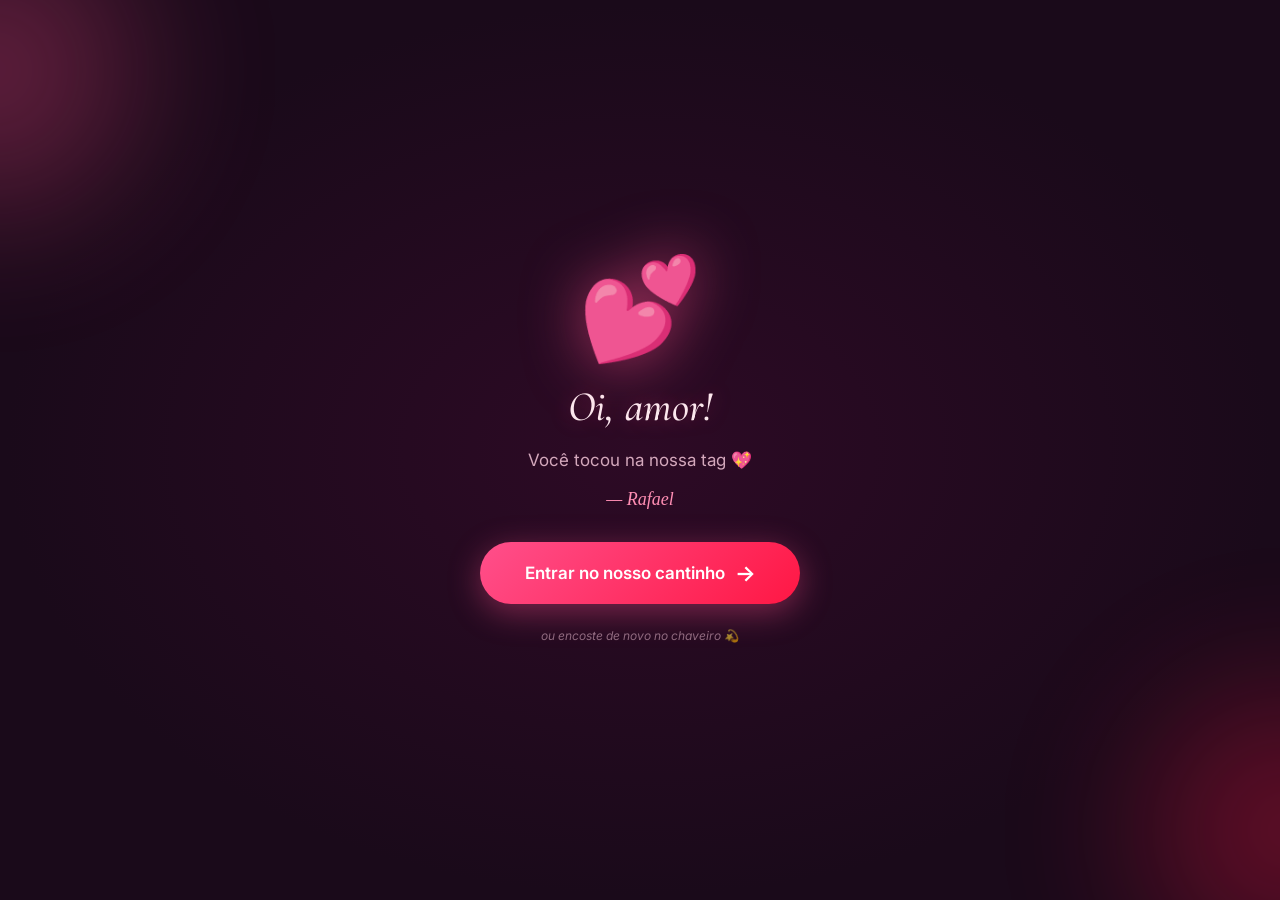
==== nfc.html @ 8e799565 "v22: 📲 página /nfc.html pra tag NFC (corações caindo, vibra, bypass do gate) Cria página standalone " ====
<!DOCTYPE html>
<html lang="pt-BR">
<head>
  <meta charset="UTF-8" />
  <meta name="viewport" content="width=device-width, initial-scale=1.0, user-scalable=no" />
  <title>Oi amor 💕</title>
  <meta name="description" content="Tocou em mim 💕" />

  <!-- PWA standalone (tela cheia, sem barra do navegador) -->
  <meta name="theme-color" content="#1a0a1a" />
  <meta name="apple-mobile-web-app-capable" content="yes" />
  <meta name="apple-mobile-web-app-status-bar-style" content="black-translucent" />
  <meta name="apple-mobile-web-app-title" content="Oi amor" />
  <link rel="manifest" href="./manifest-nfc.json" />
  <link rel="icon" type="image/png" sizes="192x192" href="./icons/icon-192.png" />
  <link rel="apple-touch-icon" href="./icons/icon-192.png" />

  <link rel="preconnect" href="https://fonts.googleapis.com">
  <link rel="preconnect" href="https://fonts.gstatic.com" crossorigin>
  <link href="https://fonts.googleapis.com/css2?family=Caveat:wght@500;600;700&family=Cormorant+Garamond:ital,wght@0,400;0,500;0,600;1,400;1,500&family=Inter:wght@200;300;400;500;600&display=swap" rel="stylesheet">
  <link rel="stylesheet" href="./css/nfc.css" />
</head>
<body>
  <!-- Background de corações caindo -->
  <div class="hearts-rain" id="hearts-rain" aria-hidden="true"></div>

  <!-- Tela principal -->
  <main class="nfc-screen">
    <div class="nfc-content">
      <div class="nfc-emoji" id="nfc-emoji">💕</div>
      <h1 class="nfc-title" id="nfc-title">Oi, amor!</h1>
      <p class="nfc-sub" id="nfc-sub">Você tocou na nossa tag 💖</p>
      <p class="nfc-from" id="nfc-from">— Rafael</p>

      <button class="nfc-btn" id="nfc-btn" type="button">
        <span class="nfc-btn-text">Entrar no nosso cantinho</span>
        <span class="nfc-btn-arrow">→</span>
      </button>

      <p class="nfc-hint">ou encoste de novo no chaveiro 💫</p>
    </div>
  </main>

  <script src="./js/nfc.js"></script>
</body>
</html>
---- css/nfc.css ----
/* ============================================
   NFC LANDING — Corações caindo + Botão entrar
   Otimizado pra abrir direto pela tag NFC
   ============================================ */

:root {
  --bg-deep: #1a0a1a;
  --bg-glow: #2d0a25;
  --primary: #ff4f8b;
  --primary-soft: #ff8eb4;
  --text: #fce8ee;
  --text-soft: #d4a8bc;
}

* { box-sizing: border-box; margin: 0; padding: 0; }

html, body {
  height: 100%;
  overflow: hidden;
  font-family: var(--font-body, 'Inter', -apple-system, sans-serif);
  color: var(--text);
  background: radial-gradient(ellipse at center, var(--bg-glow) 0%, var(--bg-deep) 70%);
  -webkit-font-smoothing: antialiased;
  user-select: none;
  -webkit-user-select: none;
  -webkit-tap-highlight-color: transparent;
}

body {
  display: flex;
  align-items: center;
  justify-content: center;
  position: relative;
}

/* Orbs ambientes (glow pulsante) */
body::before, body::after {
  content: '';
  position: fixed;
  border-radius: 50%;
  pointer-events: none;
  filter: blur(60px);
  opacity: 0.4;
  z-index: 0;
  animation: orb-float 8s ease-in-out infinite;
}
body::before {
  top: -20%; left: -20%;
  width: 500px; height: 500px;
  background: radial-gradient(circle, var(--primary) 0%, transparent 60%);
  animation-delay: 0s;
}
body::after {
  bottom: -20%; right: -20%;
  width: 500px; height: 500px;
  background: radial-gradient(circle, #ff1744 0%, transparent 60%);
  animation-delay: -4s;
}
@keyframes orb-float {
  0%, 100% { transform: translate(0, 0) scale(1); }
  50%      { transform: translate(20px, -20px) scale(1.1); }
}

/* Corações caindo (hearts rain) */
.hearts-rain {
  position: fixed;
  inset: 0;
  pointer-events: none;
  overflow: hidden;
  z-index: 1;
}
.hearts-rain .heart {
  position: absolute;
  top: -50px;
  font-size: 24px;
  opacity: 0.7;
  animation: heart-fall linear infinite;
  will-change: transform;
}
@keyframes heart-fall {
  0% {
    transform: translateY(-50px) rotate(0deg);
    opacity: 0;
  }
  10% { opacity: 0.8; }
  90% { opacity: 0.8; }
  100% {
    transform: translateY(110vh) rotate(360deg);
    opacity: 0;
  }
}

/* Tela principal */
.nfc-screen {
  position: relative;
  z-index: 2;
  width: 100%;
  max-width: 480px;
  padding: 24px;
  text-align: center;
  animation: fade-in 0.8s ease-out;
}
@keyframes fade-in {
  from { opacity: 0; transform: scale(0.95); }
  to   { opacity: 1; transform: scale(1); }
}

.nfc-content {
  display: flex;
  flex-direction: column;
  align-items: center;
  gap: 16px;
}

/* Emoji principal — pulsa forte */
.nfc-emoji {
  font-size: 100px;
  line-height: 1;
  margin-bottom: 8px;
  animation: heartbeat 1.4s ease-in-out infinite;
  filter: drop-shadow(0 0 30px rgba(255, 79, 139, 0.6));
}
@keyframes heartbeat {
  0%, 100% { transform: scale(1); }
  15%      { transform: scale(1.15); }
  30%      { transform: scale(1); }
  45%      { transform: scale(1.1); }
}

.nfc-title {
  font-family: var(--font-display, 'Cormorant Garamond', serif);
  font-size: 42px;
  font-weight: 500;
  font-style: italic;
  color: var(--text);
  margin: 0;
  text-shadow: 0 0 20px rgba(255, 79, 139, 0.4);
}

.nfc-sub {
  font-size: 17px;
  color: var(--text-soft);
  margin: 0;
  line-height: 1.5;
}

.nfc-from {
  font-family: var(--font-display, serif);
  font-size: 18px;
  color: var(--primary-soft);
  margin: 0;
  font-style: italic;
}

/* Botão principal — grande, pulsante, irresistível */
.nfc-btn {
  margin-top: 16px;
  display: flex;
  align-items: center;
  justify-content: center;
  gap: 10px;
  width: 100%;
  max-width: 320px;
  padding: 18px 32px;
  font-size: 17px;
  font-weight: 600;
  font-family: inherit;
  color: #fff;
  background: linear-gradient(135deg, var(--primary) 0%, #ff1744 100%);
  border: none;
  border-radius: 50px;
  cursor: pointer;
  box-shadow: 0 8px 32px rgba(255, 79, 139, 0.4),
              0 0 0 0 rgba(255, 79, 139, 0.4);
  transition: transform 0.2s, box-shadow 0.2s;
  animation: btn-pulse 2.5s ease-in-out infinite;
}
.nfc-btn:hover, .nfc-btn:active {
  transform: translateY(-2px) scale(1.02);
  box-shadow: 0 12px 40px rgba(255, 79, 139, 0.6);
}
@keyframes btn-pulse {
  0%, 100% {
    box-shadow: 0 8px 32px rgba(255, 79, 139, 0.4),
                0 0 0 0 rgba(255, 79, 139, 0.4);
  }
  50% {
    box-shadow: 0 8px 32px rgba(255, 79, 139, 0.5),
                0 0 0 12px rgba(255, 79, 139, 0);
  }
}
.nfc-btn-arrow {
  font-size: 22px;
  transition: transform 0.2s;
}
.nfc-btn:hover .nfc-btn-arrow {
  transform: translateX(4px);
}

.nfc-hint {
  font-size: 12px;
  color: var(--text-soft);
  opacity: 0.6;
  margin-top: 8px;
  font-style: italic;
}

/* Modo 18+ (se ?18=1 na URL) */
body.nfc-18 .nfc-emoji { filter: drop-shadow(0 0 30px rgba(255, 23, 68, 0.7)); }
body.nfc-18 .nfc-btn {
  background: linear-gradient(135deg, #FF1744 0%, #B71C1C 100%);
  box-shadow: 0 8px 32px rgba(255, 23, 68, 0.5);
}
body.nfc-18 .nfc-emoji { content: '🔥'; }
body.nfc-18 .nfc-emoji { font-size: 110px; }

/* Mobile adjustments */
@media (max-width: 380px) {
  .nfc-emoji { font-size: 80px; }
  .nfc-title { font-size: 34px; }
  .nfc-sub { font-size: 15px; }
  .nfc-btn { padding: 16px 24px; font-size: 16px; }
}

/* Landscape (celular deitado) */
@media (orientation: landscape) and (max-height: 500px) {
  .nfc-emoji { font-size: 60px; margin-bottom: 4px; }
  .nfc-title { font-size: 28px; }
  .nfc-sub { font-size: 14px; }
  .nfc-content { gap: 10px; }
}
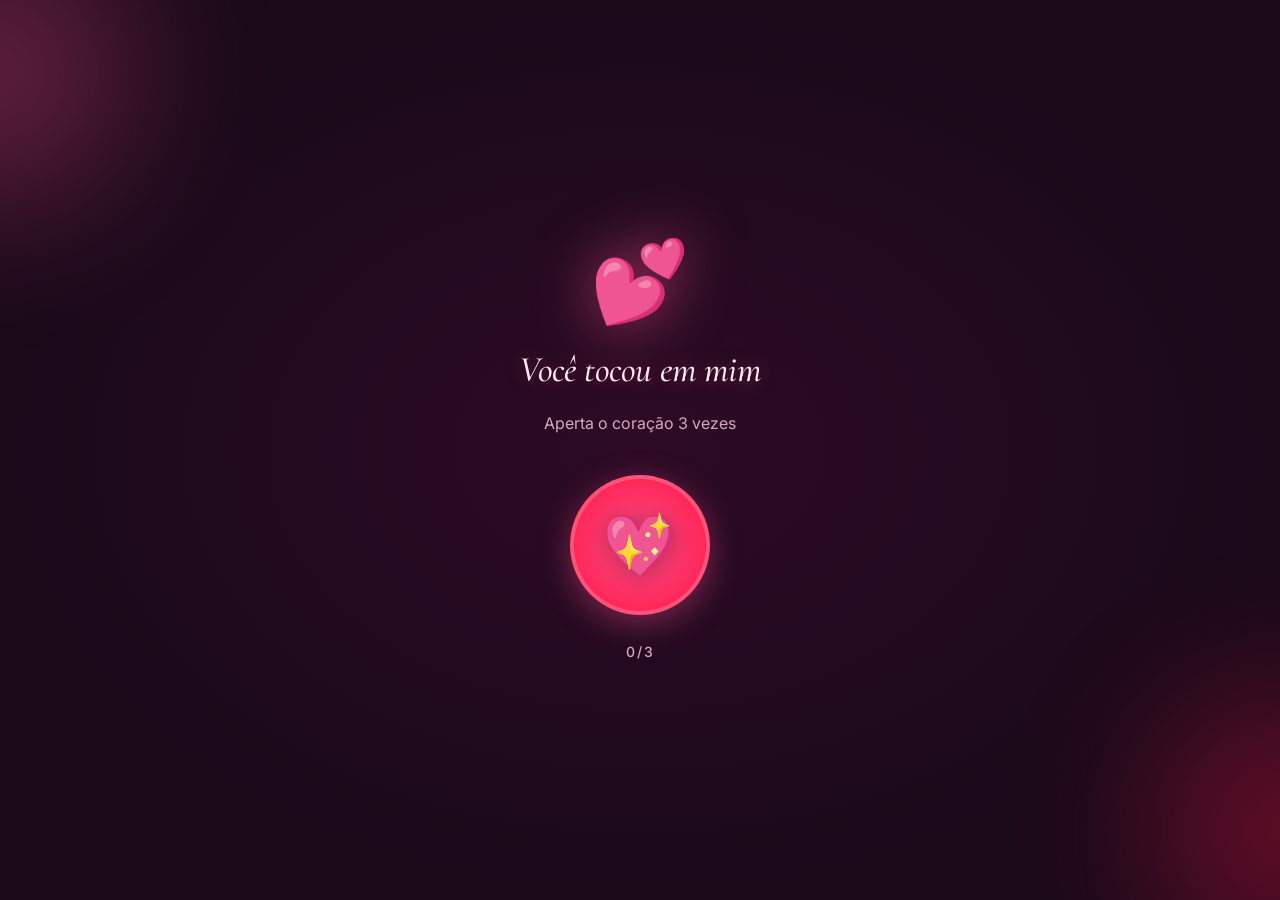
==== commit 1b138105: "v25: 🎁 NFC landing épica (4 fases) + 🐛 12→13 anos 🎁 nfc.html — 4 fases cinematográficas:    1) Tap n" ====
--- a/nfc.html
+++ b/nfc.html
@@ -21,26 +21,89 @@
   <link rel="stylesheet" href="./css/nfc.css" />
 </head>
 <body>
-  <!-- Background de corações caindo -->
+
+  <!-- Corações caindo (em todas as fases) -->
   <div class="hearts-rain" id="hearts-rain" aria-hidden="true"></div>
 
-  <!-- Tela principal -->
-  <main class="nfc-screen">
-    <div class="nfc-content">
-      <div class="nfc-emoji" id="nfc-emoji">💕</div>
-      <h1 class="nfc-title" id="nfc-title">Oi, amor!</h1>
-      <p class="nfc-sub" id="nfc-sub">Você tocou na nossa tag 💖</p>
-      <p class="nfc-from" id="nfc-from">— Rafael</p>
+  <!-- Orbs ambientes -->
+  <div class="orb orb-1"></div>
+  <div class="orb orb-2"></div>
 
-      <button class="nfc-btn" id="nfc-btn" type="button">
-        <span class="nfc-btn-text">Entrar no nosso cantinho</span>
-        <span class="nfc-btn-arrow">→</span>
+  <!-- ============================================
+       FASE 1 — TAP INICIAL (3 toques = revelar)
+       ============================================ -->
+  <main class="nfc-screen nfc-phase-1" id="phase-1">
+    <div class="phase-content">
+      <div class="nfc-emoji-big">💕</div>
+      <h1 class="nfc-title">Você tocou em mim</h1>
+      <p class="nfc-sub">Aperta o coração 3 vezes</p>
+      <button class="nfc-heart-btn" id="heart-tap" type="button" aria-label="Tocar">
+        <span class="heart-icon">💖</span>
       </button>
-
-      <p class="nfc-hint">ou encoste de novo no chaveiro 💫</p>
+      <p class="tap-counter" id="tap-counter">0/3</p>
     </div>
   </main>
 
-  <script src="./js/nfc.js"></script>
+  <!-- ============================================
+       FASE 2 — FOTO + FRASE
+       ============================================ -->
+  <main class="nfc-screen nfc-phase-2" id="phase-2" style="display:none">
+    <div class="phase-content phase-photo">
+      <!-- Foto do casal (vem da capa do app) -->
+      <div class="photo-frame">
+        <img id="nfc-photo" src="./assets/fotos/medium/floater-1.webp" alt="Nós dois" />
+        <div class="photo-shine"></div>
+      </div>
+      <h1 class="nfc-title-big">13 anos. 1 mensagem.<br> Pra sempre. ✨</h1>
+      <p class="nfc-sub">— desde 01 de janeiro de 2014</p>
+
+      <button class="nfc-btn" id="btn-open-letter" type="button">
+        <span class="btn-text">Toque pra abrir</span>
+        <span class="btn-arrow">→</span>
+      </button>
+    </div>
+  </main>
+
+  <!-- ============================================
+       FASE 3 — MÚSICA + TEXTO LETRA POR LETRA
+       ============================================ -->
+  <main class="nfc-screen nfc-phase-3" id="phase-3" style="display:none">
+    <div class="phase-content phase-letter">
+      <!-- Player YouTube (escondido, só áudio) -->
+      <div class="yt-audio" id="yt-audio"></div>
+
+      <!-- Ícone de "toca disco" pulsando -->
+      <div class="music-disc">
+        <div class="disc-inner">🎵</div>
+        <div class="disc-pulse"></div>
+      </div>
+
+      <!-- Texto da carta, aparece letra por letra -->
+      <div class="typewriter-container">
+        <p class="typewriter" id="typewriter"></p>
+        <span class="typewriter-caret" id="caret">▌</span>
+      </div>
+
+      <!-- "Assinatura" depois do texto -->
+      <p class="nfc-signature" id="signature" style="display:none">— Rafael ♡</p>
+    </div>
+  </main>
+
+  <!-- ============================================
+       FASE 4 — TELA FINAL (entrar no app)
+       ============================================ -->
+  <main class="nfc-screen nfc-phase-4" id="phase-4" style="display:none">
+    <div class="phase-content">
+      <div class="final-hearts">💕 💖 💗</div>
+      <h1 class="nfc-title">Tá pronta?</h1>
+      <p class="nfc-sub">Vem pro nosso cantinho ✨</p>
+      <button class="nfc-btn nfc-btn-final" id="btn-enter" type="button">
+        <span class="btn-text">Entrar no nosso cantinho</span>
+        <span class="btn-arrow">→</span>
+      </button>
+    </div>
+  </main>
+
+  <script src="./js/nfc.js?v=25"></script>
 </body>
 </html>
--- a/css/nfc.css
+++ b/css/nfc.css
@@ -1,6 +1,6 @@
 /* ============================================
-   NFC LANDING — Corações caindo + Botão entrar
-   Otimizado pra abrir direto pela tag NFC
+   NFC LANDING ÉPICA — 4 fases
+   Corações caindo + Foto + Música + Carta + Entrar
    ============================================ */
 
 :root {
@@ -8,8 +8,11 @@
   --bg-glow: #2d0a25;
   --primary: #ff4f8b;
   --primary-soft: #ff8eb4;
+  --primary-deep: #ff1744;
   --text: #fce8ee;
   --text-soft: #d4a8bc;
+  --gold: #ffd97a;
+  --shadow-romantic: 0 8px 32px rgba(255, 79, 139, 0.4);
 }
 
 * { box-sizing: border-box; margin: 0; padding: 0; }
@@ -17,7 +20,7 @@
 html, body {
   height: 100%;
   overflow: hidden;
-  font-family: var(--font-body, 'Inter', -apple-system, sans-serif);
+  font-family: 'Inter', -apple-system, sans-serif;
   color: var(--text);
   background: radial-gradient(ellipse at center, var(--bg-glow) 0%, var(--bg-deep) 70%);
   -webkit-font-smoothing: antialiased;
@@ -34,8 +37,7 @@
 }
 
 /* Orbs ambientes (glow pulsante) */
-body::before, body::after {
-  content: '';
+.orb {
   position: fixed;
   border-radius: 50%;
   pointer-events: none;
@@ -44,16 +46,15 @@
   z-index: 0;
   animation: orb-float 8s ease-in-out infinite;
 }
-body::before {
+.orb-1 {
   top: -20%; left: -20%;
   width: 500px; height: 500px;
   background: radial-gradient(circle, var(--primary) 0%, transparent 60%);
-  animation-delay: 0s;
-}
-body::after {
+}
+.orb-2 {
   bottom: -20%; right: -20%;
   width: 500px; height: 500px;
-  background: radial-gradient(circle, #ff1744 0%, transparent 60%);
+  background: radial-gradient(circle, var(--primary-deep) 0%, transparent 60%);
   animation-delay: -4s;
 }
 @keyframes orb-float {
@@ -61,7 +62,7 @@
   50%      { transform: translate(20px, -20px) scale(1.1); }
 }
 
-/* Corações caindo (hearts rain) */
+/* Corações caindo (em todas as fases) */
 .hearts-rain {
   position: fixed;
   inset: 0;
@@ -78,19 +79,15 @@
   will-change: transform;
 }
 @keyframes heart-fall {
-  0% {
-    transform: translateY(-50px) rotate(0deg);
-    opacity: 0;
-  }
-  10% { opacity: 0.8; }
-  90% { opacity: 0.8; }
-  100% {
-    transform: translateY(110vh) rotate(360deg);
-    opacity: 0;
-  }
-}
-
-/* Tela principal */
+  0%   { transform: translateY(-50px) rotate(0deg); opacity: 0; }
+  10%  { opacity: 0.8; }
+  90%  { opacity: 0.8; }
+  100% { transform: translateY(110vh) rotate(360deg); opacity: 0; }
+}
+
+/* ============================================
+   TELA BASE (todas as fases)
+   ============================================ */
 .nfc-screen {
   position: relative;
   z-index: 2;
@@ -105,54 +102,252 @@
   to   { opacity: 1; transform: scale(1); }
 }
 
-.nfc-content {
+.phase-content {
   display: flex;
   flex-direction: column;
   align-items: center;
-  gap: 16px;
-}
-
-/* Emoji principal — pulsa forte */
-.nfc-emoji {
-  font-size: 100px;
+  gap: 20px;
+}
+
+/* ============================================
+   FASE 1 — TAP INICIAL
+   ============================================ */
+.nfc-emoji-big {
+  font-size: 80px;
   line-height: 1;
   margin-bottom: 8px;
-  animation: heartbeat 1.4s ease-in-out infinite;
   filter: drop-shadow(0 0 30px rgba(255, 79, 139, 0.6));
-}
-@keyframes heartbeat {
+  animation: emoji-pulse 2s ease-in-out infinite;
+}
+@keyframes emoji-pulse {
   0%, 100% { transform: scale(1); }
-  15%      { transform: scale(1.15); }
-  30%      { transform: scale(1); }
-  45%      { transform: scale(1.1); }
+  50%      { transform: scale(1.1); }
 }
 
 .nfc-title {
-  font-family: var(--font-display, 'Cormorant Garamond', serif);
-  font-size: 42px;
+  font-family: 'Cormorant Garamond', serif;
+  font-size: 36px;
   font-weight: 500;
   font-style: italic;
   color: var(--text);
   margin: 0;
   text-shadow: 0 0 20px rgba(255, 79, 139, 0.4);
+  line-height: 1.2;
 }
 
 .nfc-sub {
-  font-size: 17px;
+  font-size: 16px;
   color: var(--text-soft);
   margin: 0;
   line-height: 1.5;
 }
 
-.nfc-from {
-  font-family: var(--font-display, serif);
-  font-size: 18px;
+/* Botão de coração (tap) */
+.nfc-heart-btn {
+  margin-top: 20px;
+  width: 140px;
+  height: 140px;
+  border-radius: 50%;
+  background: radial-gradient(circle, var(--primary) 0%, var(--primary-deep) 100%);
+  border: 4px solid rgba(255, 255, 255, 0.2);
+  cursor: pointer;
+  display: flex;
+  align-items: center;
+  justify-content: center;
+  box-shadow: 0 0 0 0 rgba(255, 79, 139, 0.6), var(--shadow-romantic);
+  transition: transform 0.15s;
+  animation: heart-glow 1.5s ease-in-out infinite;
+}
+.nfc-heart-btn:active {
+  transform: scale(0.92);
+}
+.heart-icon {
+  font-size: 60px;
+  filter: drop-shadow(0 4px 12px rgba(0, 0, 0, 0.3));
+  animation: heart-beat 0.8s ease-in-out infinite;
+}
+@keyframes heart-glow {
+  0%, 100% { box-shadow: 0 0 0 0 rgba(255, 79, 139, 0.6), var(--shadow-romantic); }
+  50%      { box-shadow: 0 0 0 20px rgba(255, 79, 139, 0), var(--shadow-romantic); }
+}
+@keyframes heart-beat {
+  0%, 100% { transform: scale(1); }
+  25%      { transform: scale(1.15); }
+  50%      { transform: scale(1); }
+  75%      { transform: scale(1.1); }
+}
+
+.tap-counter {
+  font-size: 14px;
+  color: var(--text-soft);
+  margin-top: 8px;
+  font-weight: 500;
+  letter-spacing: 2px;
+}
+
+/* ============================================
+   FASE 2 — FOTO + FRASE
+   ============================================ */
+.phase-photo { gap: 24px; }
+
+.photo-frame {
+  position: relative;
+  width: 240px;
+  height: 240px;
+  border-radius: 50%;
+  overflow: hidden;
+  border: 4px solid rgba(255, 215, 122, 0.3);
+  box-shadow: 0 0 40px rgba(255, 79, 139, 0.4), inset 0 0 20px rgba(0, 0, 0, 0.3);
+  animation: photo-reveal 1.2s ease-out;
+}
+@keyframes photo-reveal {
+  from { opacity: 0; transform: scale(0.7) rotate(-10deg); }
+  to   { opacity: 1; transform: scale(1) rotate(0deg); }
+}
+.photo-frame img {
+  width: 100%;
+  height: 100%;
+  object-fit: cover;
+  filter: brightness(1.05) saturate(1.1);
+}
+/* Brilho passando na foto */
+.photo-shine {
+  position: absolute;
+  inset: 0;
+  background: linear-gradient(115deg, transparent 30%, rgba(255, 255, 255, 0.4) 50%, transparent 70%);
+  animation: shine-pass 3s ease-in-out infinite;
+  pointer-events: none;
+}
+@keyframes shine-pass {
+  0%   { transform: translateX(-100%); }
+  60%  { transform: translateX(100%); }
+  100% { transform: translateX(100%); }
+}
+
+.nfc-title-big {
+  font-family: 'Cormorant Garamond', serif;
+  font-size: 32px;
+  font-weight: 600;
+  font-style: italic;
+  color: var(--text);
+  margin: 0;
+  line-height: 1.3;
+  text-shadow: 0 0 30px rgba(255, 79, 139, 0.5);
+  animation: fade-in 1s 0.4s ease-out backwards;
+}
+
+/* ============================================
+   FASE 3 — MÚSICA + CARTA (typewriter)
+   ============================================ */
+.phase-letter { gap: 24px; }
+
+.yt-audio {
+  position: absolute;
+  width: 1px;
+  height: 1px;
+  opacity: 0.01;
+  pointer-events: none;
+  top: -9999px;
+}
+
+/* Disco de música pulsando */
+.music-disc {
+  position: relative;
+  width: 100px;
+  height: 100px;
+  border-radius: 50%;
+  background: radial-gradient(circle, var(--primary) 30%, var(--primary-deep) 100%);
+  display: flex;
+  align-items: center;
+  justify-content: center;
+  box-shadow: 0 0 30px rgba(255, 79, 139, 0.5);
+  animation: disc-rotate 4s linear infinite;
+}
+.disc-inner {
+  font-size: 36px;
+  filter: drop-shadow(0 2px 6px rgba(0, 0, 0, 0.3));
+  animation: disc-counter 4s linear infinite;
+}
+.disc-pulse {
+  position: absolute;
+  inset: -10px;
+  border-radius: 50%;
+  border: 2px solid var(--primary);
+  animation: disc-pulse 2s ease-in-out infinite;
+  pointer-events: none;
+}
+@keyframes disc-rotate {
+  from { transform: rotate(0deg); }
+  to   { transform: rotate(360deg); }
+}
+@keyframes disc-counter {
+  from { transform: rotate(0deg); }
+  to   { transform: rotate(-360deg); }
+}
+@keyframes disc-pulse {
+  0%, 100% { transform: scale(1); opacity: 0.6; }
+  50%      { transform: scale(1.15); opacity: 0; }
+}
+
+/* Typewriter — texto letra por letra */
+.typewriter-container {
+  position: relative;
+  min-height: 280px;
+  max-width: 100%;
+  padding: 20px;
+  background: rgba(0, 0, 0, 0.25);
+  border-radius: 16px;
+  border: 1px solid rgba(255, 79, 139, 0.2);
+  box-shadow: 0 8px 32px rgba(0, 0, 0, 0.3);
+  display: flex;
+  align-items: flex-start;
+  justify-content: center;
+}
+.typewriter {
+  font-family: 'Caveat', cursive;
+  font-size: 24px;
+  line-height: 1.6;
+  color: var(--text);
+  text-align: left;
+  white-space: pre-wrap;
+  word-wrap: break-word;
+  min-height: 1.6em;
+  width: 100%;
+}
+.typewriter-caret {
+  display: inline-block;
+  color: var(--primary);
+  font-weight: 700;
+  animation: blink 0.7s steps(1) infinite;
+  margin-left: 2px;
+}
+@keyframes blink {
+  0%, 50% { opacity: 1; }
+  51%, 100% { opacity: 0; }
+}
+
+.nfc-signature {
+  font-family: 'Caveat', cursive;
+  font-size: 28px;
   color: var(--primary-soft);
-  margin: 0;
   font-style: italic;
-}
-
-/* Botão principal — grande, pulsante, irresistível */
+  animation: fade-in 1s ease-out;
+}
+
+/* ============================================
+   FASE 4 — TELA FINAL
+   ============================================ */
+.final-hearts {
+  font-size: 50px;
+  letter-spacing: 8px;
+  margin-bottom: 16px;
+  filter: drop-shadow(0 0 20px rgba(255, 79, 139, 0.6));
+  animation: emoji-pulse 1.5s ease-in-out infinite;
+}
+
+/* ============================================
+   BOTÃO PRINCIPAL (reutilizado)
+   ============================================ */
 .nfc-btn {
   margin-top: 16px;
   display: flex;
@@ -166,11 +361,11 @@
   font-weight: 600;
   font-family: inherit;
   color: #fff;
-  background: linear-gradient(135deg, var(--primary) 0%, #ff1744 100%);
+  background: linear-gradient(135deg, var(--primary) 0%, var(--primary-deep) 100%);
   border: none;
   border-radius: 50px;
   cursor: pointer;
-  box-shadow: 0 8px 32px rgba(255, 79, 139, 0.4),
+  box-shadow: var(--shadow-romantic),
               0 0 0 0 rgba(255, 79, 139, 0.4);
   transition: transform 0.2s, box-shadow 0.2s;
   animation: btn-pulse 2.5s ease-in-out infinite;
@@ -179,6 +374,7 @@
   transform: translateY(-2px) scale(1.02);
   box-shadow: 0 12px 40px rgba(255, 79, 139, 0.6);
 }
+.nfc-btn-final { animation: btn-pulse 1.8s ease-in-out infinite; }
 @keyframes btn-pulse {
   0%, 100% {
     box-shadow: 0 8px 32px rgba(255, 79, 139, 0.4),
@@ -189,43 +385,38 @@
                 0 0 0 12px rgba(255, 79, 139, 0);
   }
 }
-.nfc-btn-arrow {
+.btn-arrow {
   font-size: 22px;
   transition: transform 0.2s;
 }
-.nfc-btn:hover .nfc-btn-arrow {
+.nfc-btn:hover .btn-arrow, .nfc-btn:active .btn-arrow {
   transform: translateX(4px);
 }
 
-.nfc-hint {
-  font-size: 12px;
-  color: var(--text-soft);
-  opacity: 0.6;
-  margin-top: 8px;
-  font-style: italic;
-}
-
-/* Modo 18+ (se ?18=1 na URL) */
-body.nfc-18 .nfc-emoji { filter: drop-shadow(0 0 30px rgba(255, 23, 68, 0.7)); }
-body.nfc-18 .nfc-btn {
-  background: linear-gradient(135deg, #FF1744 0%, #B71C1C 100%);
-  box-shadow: 0 8px 32px rgba(255, 23, 68, 0.5);
-}
-body.nfc-18 .nfc-emoji { content: '🔥'; }
-body.nfc-18 .nfc-emoji { font-size: 110px; }
-
-/* Mobile adjustments */
+/* ============================================
+   MOBILE
+   ============================================ */
 @media (max-width: 380px) {
-  .nfc-emoji { font-size: 80px; }
-  .nfc-title { font-size: 34px; }
-  .nfc-sub { font-size: 15px; }
+  .nfc-emoji-big { font-size: 60px; }
+  .nfc-title { font-size: 28px; }
+  .nfc-title-big { font-size: 26px; }
+  .nfc-sub { font-size: 14px; }
   .nfc-btn { padding: 16px 24px; font-size: 16px; }
-}
-
-/* Landscape (celular deitado) */
+  .photo-frame { width: 200px; height: 200px; }
+  .typewriter { font-size: 20px; }
+  .nfc-heart-btn { width: 120px; height: 120px; }
+  .heart-icon { font-size: 50px; }
+}
+
 @media (orientation: landscape) and (max-height: 500px) {
-  .nfc-emoji { font-size: 60px; margin-bottom: 4px; }
-  .nfc-title { font-size: 28px; }
-  .nfc-sub { font-size: 14px; }
-  .nfc-content { gap: 10px; }
-}
+  .nfc-emoji-big { font-size: 50px; }
+  .nfc-title { font-size: 24px; }
+  .nfc-title-big { font-size: 22px; }
+  .nfc-sub { font-size: 13px; }
+  .photo-frame { width: 140px; height: 140px; }
+  .music-disc { width: 70px; height: 70px; }
+  .disc-inner { font-size: 24px; }
+  .typewriter { font-size: 18px; }
+  .nfc-heart-btn { width: 90px; height: 90px; }
+  .heart-icon { font-size: 36px; }
+}
